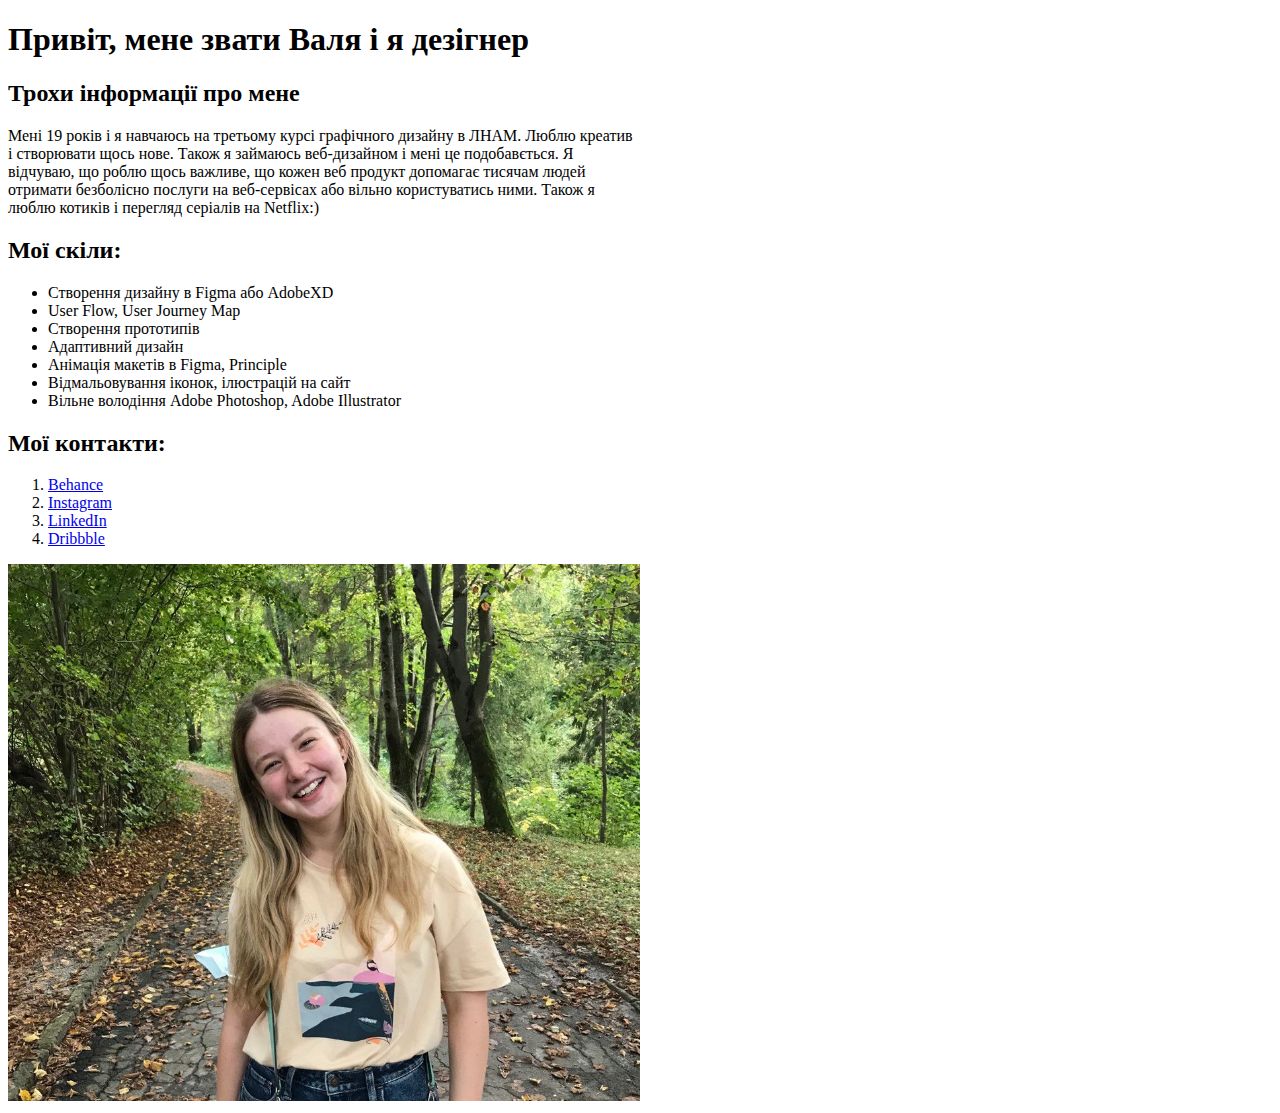
==== index.html @ ffa9f470 "First version of the page" ====
<!DOCTYPE html>
<html lang="uk">
<head>
    <meta charset="UTF-8">
    <meta http-equiv="X-UA-Compatible" content="IE=edge">
    <meta name="viewport" content="width=device-width, initial-scale=1.0">
    <title>Homework</title>
</head>
<body>

     <h1>Привіт, мене звати Валя і я дезігнер</h1> 
     <h2>Трохи інформації про мене</h2> 
     
     <p style="width: 50%;">
        Мені 19 років і я навчаюсь на третьому курсі графічного дизайну в ЛНАМ. Люблю креатив 
        і створювати щось нове. Також я займаюсь веб-дизайном і мені це подобавється. Я відчуваю, що роблю щось важливе, що кожен веб продукт допомагає тисячам людей отримати безболісно послуги на веб-сервісах або вільно користуватись ними. Також я люблю котиків і перегляд серіалів на Netflix:)
     </p>

     <h2>Мої скіли:</h2>
     <ul>
         <li>Створення дизайну в Figma або AdobeXD</li>
         <li>User Flow, User Journey Map</li>
         <li>Створення прототипів</li>
         <li>Адаптивний дизайн</li>
         <li>Анімація макетів в Figma, Principle</li>
         <li>Відмальовування іконок, ілюстрацій на сайт</li>
         <li>Вільне володіння Adobe Photoshop, Adobe Illustrator</li>
     </ul>

     <h2>Мої контакти:</h2>
     <ol>
         <li><a href="https://www.behance.net/valya_belinskaya" target="_blank"> Behance</a></li>
         <li><a href="https://www.instagram.com/v.design.ui/" target="_blank"> Instagram</a></li>
         <li><a href="https://www.linkedin.com/in/valya-belinskaya-262708202/" target="_blank"> LinkedIn</a></li>
         <li><a href="https://dribbble.com/Belinskayaa" target="_blank"> Dribbble</a></li>
     </ol>

    
     <img src="mi_photo.jpg" width="50%">


    
</body>
</html>
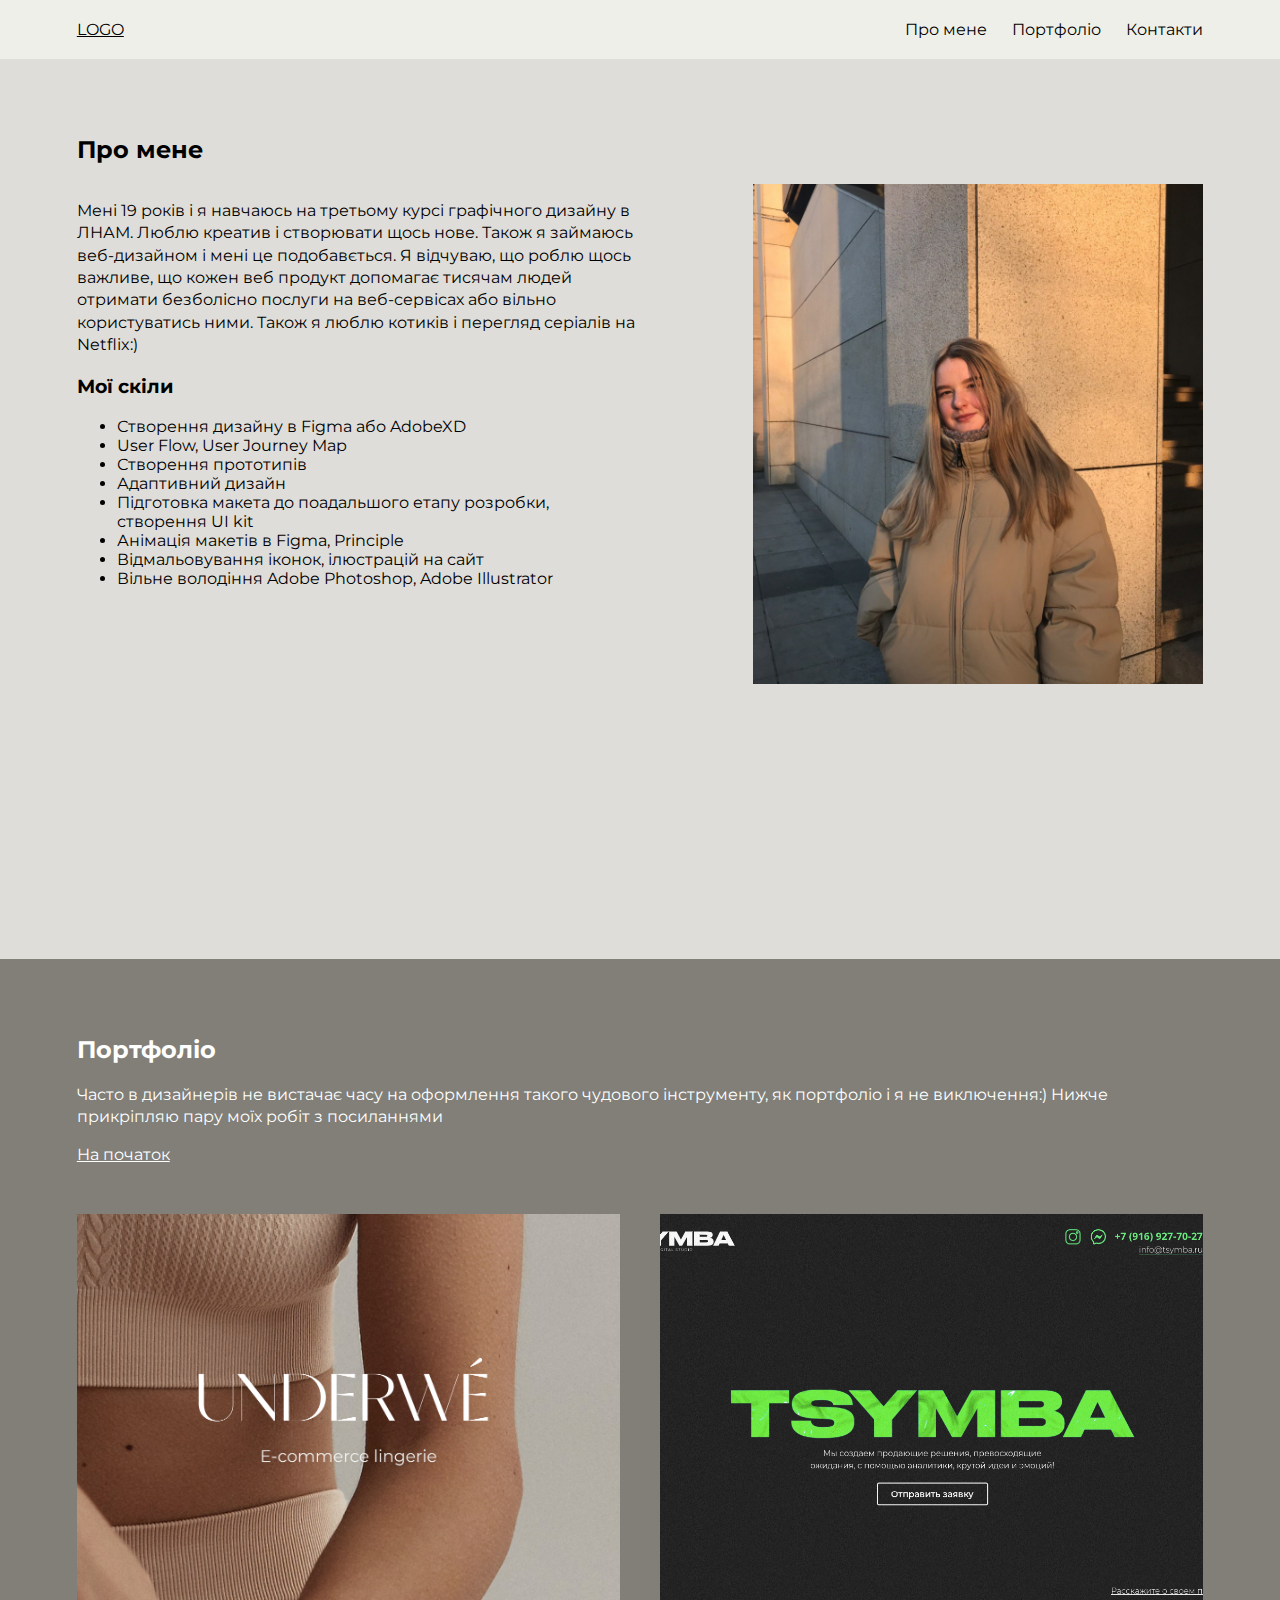
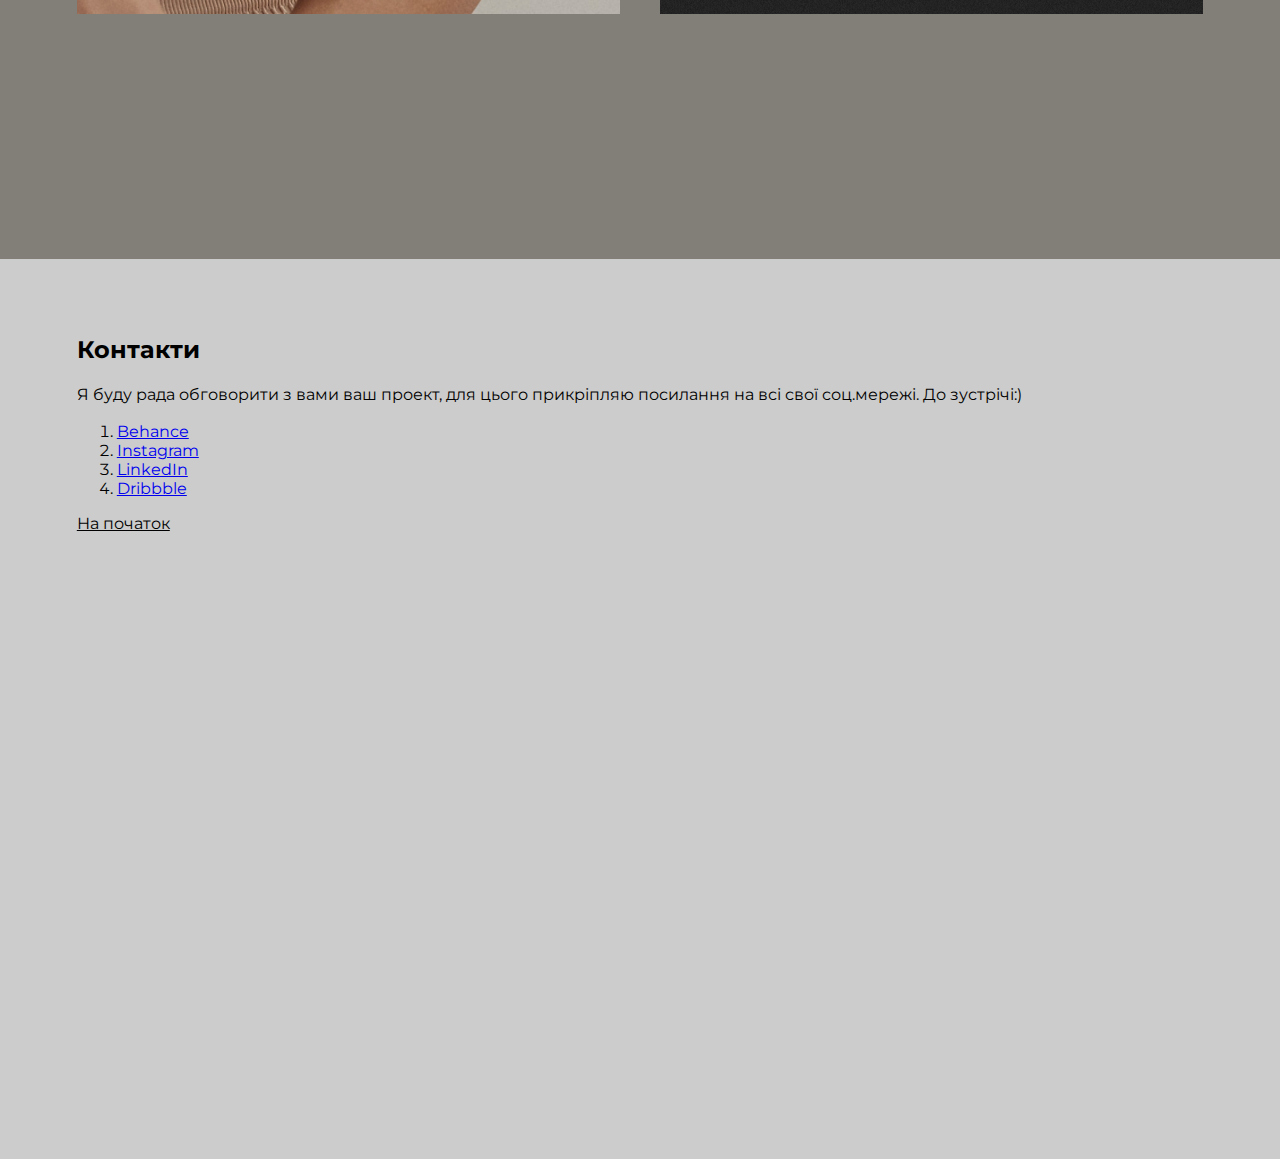
==== commit 56d1936d: "third edit" ====
--- a/index.html
+++ b/index.html
@@ -1,44 +1,126 @@
 <!DOCTYPE html>
-<html lang="uk">
-<head>
-    <meta charset="UTF-8">
-    <meta http-equiv="X-UA-Compatible" content="IE=edge">
-    <meta name="viewport" content="width=device-width, initial-scale=1.0">
-    <title>Homework</title>
-</head>
-<body>
+<html lang="en">
+  <head>
+    <meta charset="UTF-8" />
+    <meta http-equiv="X-UA-Compatible" content="IE=edge" />
+    <meta name="viewport" content="width=device-width, initial-scale=1.0" />
+    <title>Document</title>
+    <link rel="preconnect" href="https://fonts.googleapis.com" />
+    <link rel="preconnect" href="https://fonts.gstatic.com" crossorigin />
+    <link
+      href="https://fonts.googleapis.com/css2?family=Montserrat:wght@400;700&display=swap"
+      rel="stylesheet"
+    />
+    <link rel="stylesheet" href="./style.css" />
+  </head>
+  <body>
+    <header class="header">
+      <div class="wrapper">
+        <a href="#" class="logo">LOGO</a>
+        <ul class="navigation">
+          <li><a href="#about" class="navigation__link">Про мене</a></li>
+          <li><a href="#portfolio" class="navigation__link">Портфоліо</a></li>
+          <li><a href="#contacts" class="navigation__link">Контакти</a></li>
+        </ul>
+      </div>
+    </header>
 
-     <h1>Привіт, мене звати Валя і я дезігнер</h1> 
-     <h2>Трохи інформації про мене</h2> 
-     
-     <p style="width: 50%;">
-        Мені 19 років і я навчаюсь на третьому курсі графічного дизайну в ЛНАМ. Люблю креатив 
-        і створювати щось нове. Також я займаюсь веб-дизайном і мені це подобавється. Я відчуваю, що роблю щось важливе, що кожен веб продукт допомагає тисячам людей отримати безболісно послуги на веб-сервісах або вільно користуватись ними. Також я люблю котиків і перегляд серіалів на Netflix:)
-     </p>
+    <section id="about" class="section">
+      <div class="wrapper">
+        <h2 class="section__title">Про мене</h2>
+        <div class="section-content">
+          <div class="section-content__wrapper">
+            <p>
+              Мені 19 років і я навчаюсь на третьому курсі графічного дизайну в
+              ЛНАМ. Люблю креатив і створювати щось нове. Також я займаюсь
+              веб-дизайном і мені це подобавється. Я відчуваю, що роблю щось
+              важливе, що кожен веб продукт допомагає тисячам людей отримати
+              безболісно послуги на веб-сервісах або вільно користуватись ними.
+              Також я люблю котиків і перегляд серіалів на Netflix:)
+            </p>
+            <h3 class="section__subtitle">Мої скіли</h3>
+            <ul>
+              <li>Створення дизайну в Figma або AdobeXD</li>
+              <li>User Flow, User Journey Map</li>
+              <li>Створення прототипів</li>
+              <li>Адаптивний дизайн</li>
+              <li>
+                Підготовка макета до поадальшого етапу розробки, створення UI
+                kit
+              </li>
+              <li>Анімація макетів в Figma, Principle</li>
+              <li>Відмальовування іконок, ілюстрацій на сайт</li>
+              <li>Вільне володіння Adobe Photoshop, Adobe Illustrator</li>
+            </ul>
+          </div>
 
-     <h2>Мої скіли:</h2>
-     <ul>
-         <li>Створення дизайну в Figma або AdobeXD</li>
-         <li>User Flow, User Journey Map</li>
-         <li>Створення прототипів</li>
-         <li>Адаптивний дизайн</li>
-         <li>Анімація макетів в Figma, Principle</li>
-         <li>Відмальовування іконок, ілюстрацій на сайт</li>
-         <li>Вільне володіння Adobe Photoshop, Adobe Illustrator</li>
-     </ul>
+          <div class="img-wrapper">
+            <img src="2020-03-24 16.40.57.jpg" alt="" />
+          </div>
+        </div>
+      </div>
+    </section>
 
-     <h2>Мої контакти:</h2>
-     <ol>
-         <li><a href="https://www.behance.net/valya_belinskaya" target="_blank"> Behance</a></li>
-         <li><a href="https://www.instagram.com/v.design.ui/" target="_blank"> Instagram</a></li>
-         <li><a href="https://www.linkedin.com/in/valya-belinskaya-262708202/" target="_blank"> LinkedIn</a></li>
-         <li><a href="https://dribbble.com/Belinskayaa" target="_blank"> Dribbble</a></li>
-     </ol>
+    <section id="portfolio" class="section">
+      <div class="wrapper">
+        <h2 class="section__title">Портфоліо</h2>
+        <p>
+          Часто в дизайнерів не вистачає часу на оформлення такого чудового
+          інструменту, як портфоліо і я не виключення:) Нижче прикріпляю пару
+          моїх робіт з посиланнями
+        </p>
+        <a href="#top" class="section__link">На початок</a>
 
-    
-     <img src="mi_photo.jpg" width="50%">
+        <ul class="portfolio-list">
+          <li>
+            <a
+              href="https://www.behance.net/gallery/114930099/E-commerce-women-lingerie"
+              target="_blank"
+              ><img src="Обложка_11.jpg" alt=""
+            /></a>
+          </li>
+          <li>
+            <a href="https://tsymba.ru" target="_blank"
+              ><img src="oblozhka_.jpg" alt=""
+            /></a>
+          </li>
+        </ul>
+      </div>
+    </section>
 
-
-    
-</body>
-</html>+    <section id="contacts" class="section">
+      <div class="wrapper">
+        <h2 class="section__title">Контакти</h2>
+        <p>
+          Я буду рада обговорити з вами ваш проект, для цього прикріпляю
+          посилання на всі свої соц.мережі. До зустрічі:)
+        </p>
+        <ol>
+          <li>
+            <a href="https://www.behance.net/valya_belinskaya" target="_blank"
+              >Behance</a
+            >
+          </li>
+          <li>
+            <a href="https://www.instagram.com/v.design.ui/" target="_blank"
+              >Instagram</a
+            >
+          </li>
+          <li>
+            <a
+              href="https://www.linkedin.com/in/valya-belinskaya-262708202/"
+              target="_blank"
+              >LinkedIn</a
+            >
+          </li>
+          <li>
+            <a href="https://dribbble.com/Belinskayaa" target="_blank"
+              >Dribbble</a
+            >
+          </li>
+        </ol>
+        <a href="#top" class="section__link">На початок</a>
+      </div>
+    </section>
+  </body>
+</html>
--- a/style.css
+++ b/style.css
@@ -0,0 +1,152 @@
+* {
+  box-sizing: border-box;
+}
+
+html {
+  scroll-behavior: smooth;
+}
+
+html,
+body {
+  padding: 0;
+  margin: 0;
+  font-family: "Montserrat", sans-serif;
+  font-weight: 400;
+}
+
+.header {
+  padding: 20px 0;
+  background-color: rgb(239 239 234);
+  position: sticky;
+  top: 0;
+}
+
+.wrapper {
+  width: 88%;
+  margin: 0 auto;
+}
+
+.header .wrapper {
+  display: flex;
+  align-items: center;
+  justify-content: space-between;
+}
+
+.logo {
+  color: #000;
+}
+
+.navigation {
+  display: flex;
+  align-items: center;
+  padding: 0;
+  margin: 0;
+  list-style: none;
+}
+
+.navigation li {
+  margin-left: 25px;
+}
+
+.navigation__link {
+  text-decoration: none;
+  color: #000;
+  transition: color 0.3s ease;
+  position: relative;
+}
+
+.navigation__link:after {
+  content: "";
+  width: 0;
+  height: 1px;
+  background-color: #000;
+  position: absolute;
+  bottom: -1px;
+  left: 0;
+  transition: width 0.3s ease;
+}
+
+.navigation__link:hover {
+  color: gray;
+}
+
+.navigation__link:hover::after {
+  width: 100%;
+}
+
+.section {
+  min-height: 100vh;
+  padding: 56px 0 16px;
+}
+
+.img-wrapper {
+  width: 40%;
+  max-height: 500px;
+}
+
+.img-wrapper img {
+  width: 100%;
+  height: 100%;
+  object-fit: cover;
+  object-position: center;
+}
+
+p {
+  line-height: 1.4;
+}
+
+.section__title {
+  font-weight: 700;
+}
+
+#about {
+  background-color: #dfddd9;
+}
+
+.section-content {
+  display: flex;
+  justify-content: space-between;
+}
+
+.section-content__wrapper {
+  width: 50%;
+}
+
+#portfolio {
+  color: #fff;
+  background-color: #817f78;
+}
+
+#portfolio .section__link {
+  margin-bottom: 50px;
+  display: inline-block;
+  color: #fff;
+}
+
+.portfolio-list {
+  display: flex;
+  list-style: none;
+  margin: 0 -20px;
+  padding: 0;
+}
+
+.portfolio-list li {
+  width: 50%;
+  height: 400px;
+  margin: 0 20px;
+}
+
+.portfolio-list li img {
+  width: 100%;
+  height: 100%;
+  object-fit: cover;
+  object-position: center;
+}
+
+#contacts {
+  background-color: #ccc;
+}
+
+#contacts .section__link {
+  color: #000;
+}
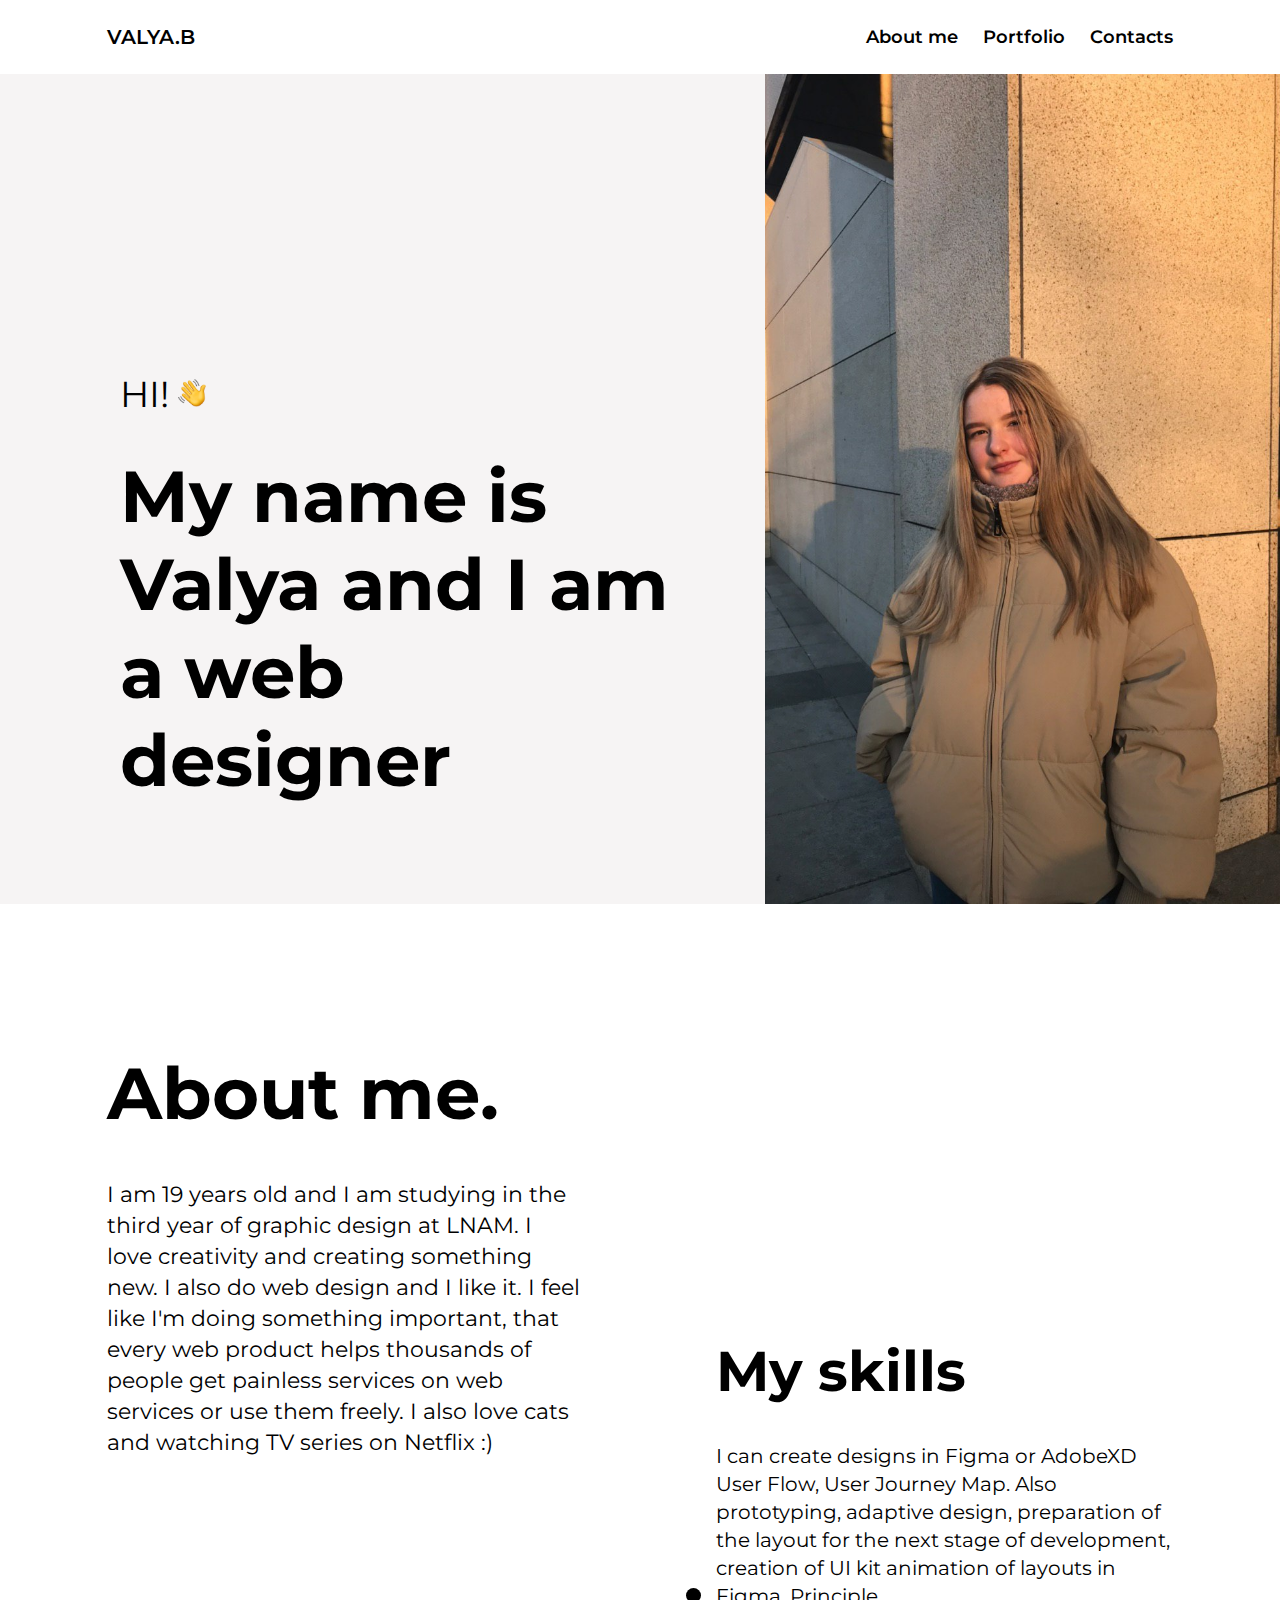
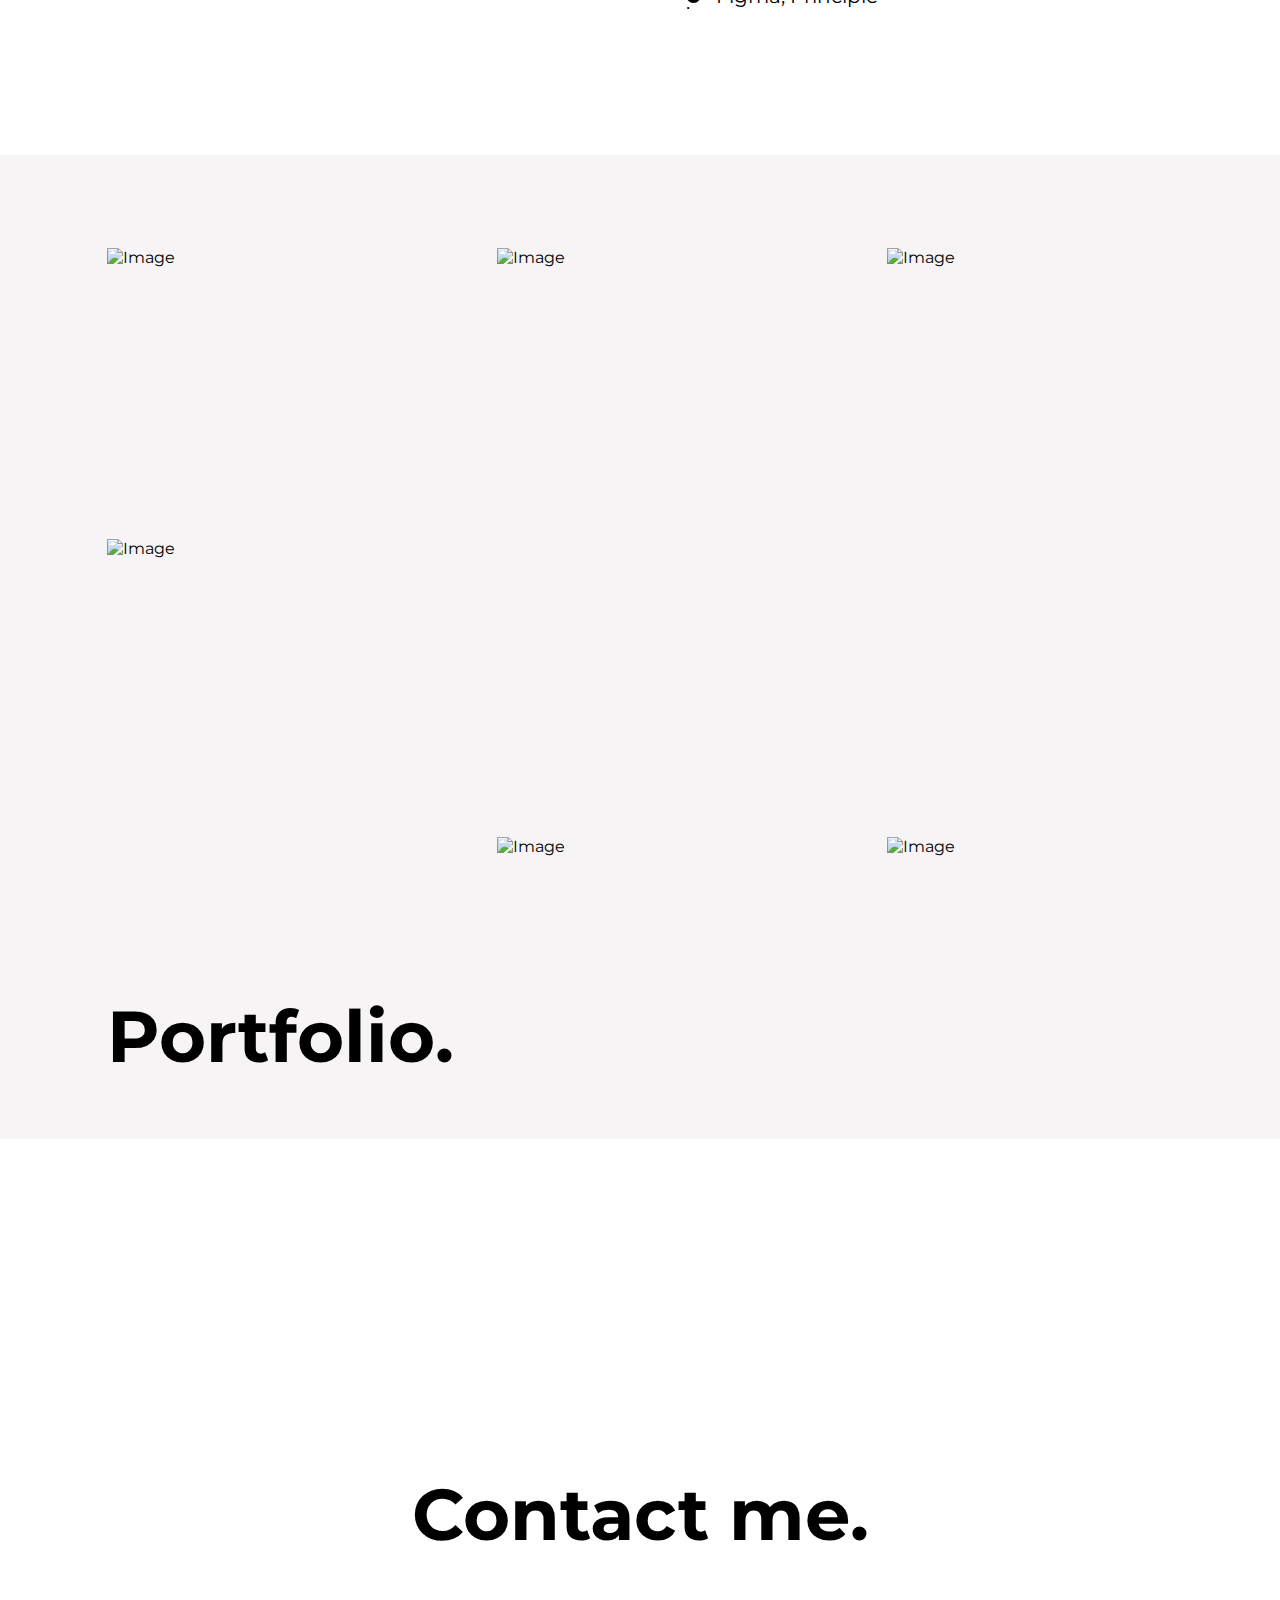
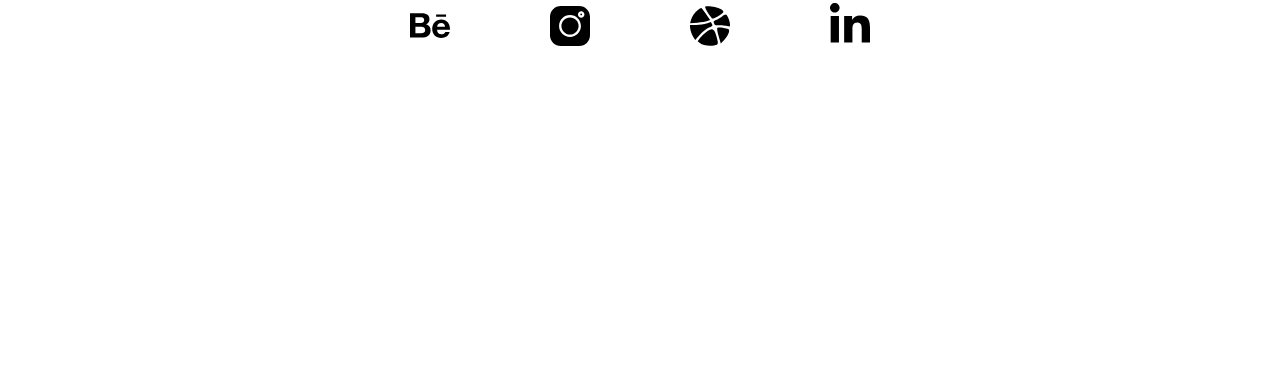
==== commit 0c12d421: "New version" ====
--- a/index.html
+++ b/index.html
@@ -4,123 +4,275 @@
     <meta charset="UTF-8" />
     <meta http-equiv="X-UA-Compatible" content="IE=edge" />
     <meta name="viewport" content="width=device-width, initial-scale=1.0" />
-    <title>Document</title>
+    <title>VALYA.B - Portfolio</title>
     <link rel="preconnect" href="https://fonts.googleapis.com" />
     <link rel="preconnect" href="https://fonts.gstatic.com" crossorigin />
     <link
-      href="https://fonts.googleapis.com/css2?family=Montserrat:wght@400;700&display=swap"
+      href="https://fonts.googleapis.com/css2?family=Montserrat:wght@400;600;700&display=swap"
       rel="stylesheet"
+    />
+    <link
+      rel="stylesheet"
+      href="https://cdnjs.cloudflare.com/ajax/libs/lightgallery/2.3.0/css/lightgallery.min.css"
+      integrity="sha512-e/7+n/bcByOQg6+rGt7Bx12Si0rpj4Xfe3EeS3W2RDSGGG/qT9rC7ZQCVAgaVAmZKZisvZ1DqaMd66TzfVO/Sw=="
+      crossorigin="anonymous"
+      referrerpolicy="no-referrer"
     />
     <link rel="stylesheet" href="./style.css" />
   </head>
   <body>
     <header class="header">
       <div class="wrapper">
-        <a href="#" class="logo">LOGO</a>
+        <a href="#" class="logo">VALYA.B</a>
         <ul class="navigation">
-          <li><a href="#about" class="navigation__link">Про мене</a></li>
-          <li><a href="#portfolio" class="navigation__link">Портфоліо</a></li>
-          <li><a href="#contacts" class="navigation__link">Контакти</a></li>
+          <li><a href="#about" class="navigation__link">About me</a></li>
+          <li><a href="#portfolio" class="navigation__link">Portfolio</a></li>
+          <li><a href="#contacts" class="navigation__link">Contacts</a></li>
         </ul>
       </div>
     </header>
 
-    <section id="about" class="section">
-      <div class="wrapper">
-        <h2 class="section__title">Про мене</h2>
-        <div class="section-content">
-          <div class="section-content__wrapper">
+    <section id="hero" class="section">
+      <div class="about-content">
+        <div class="about-offer">
+          <h6 class="about-offer__subtitle">
+            HI!
+            <img src="./hand.svg" alt="Hand" />
+          </h6>
+          <h1 class="about-offer__title">
+            My name is Valya and I am a web designer
+          </h1>
+        </div>
+      </div>
+      <div class="about-media">
+        <img src="./2020-03-24 16.40.57.jpg" alt="Valya" />
+      </div>
+    </section>
+
+    <section id="about">
+      <div class="wrapper">
+        <div class="about-grid">
+          <div class="about-grid__cell">
+            <h2 class="about__title">About me.</h2>
             <p>
-              Мені 19 років і я навчаюсь на третьому курсі графічного дизайну в
-              ЛНАМ. Люблю креатив і створювати щось нове. Також я займаюсь
-              веб-дизайном і мені це подобавється. Я відчуваю, що роблю щось
-              важливе, що кожен веб продукт допомагає тисячам людей отримати
-              безболісно послуги на веб-сервісах або вільно користуватись ними.
-              Також я люблю котиків і перегляд серіалів на Netflix:)
+              I am 19 years old and I am studying in the third year of graphic
+              design at LNAM. I love creativity and creating something new. I
+              also do web design and I like it. I feel like I'm doing something
+              important, that every web product helps thousands of people get
+              painless services on web services or use them freely. I also love
+              cats and watching TV series on Netflix :)
             </p>
-            <h3 class="section__subtitle">Мої скіли</h3>
-            <ul>
-              <li>Створення дизайну в Figma або AdobeXD</li>
-              <li>User Flow, User Journey Map</li>
-              <li>Створення прототипів</li>
-              <li>Адаптивний дизайн</li>
-              <li>
-                Підготовка макета до поадальшого етапу розробки, створення UI
-                kit
-              </li>
-              <li>Анімація макетів в Figma, Principle</li>
-              <li>Відмальовування іконок, ілюстрацій на сайт</li>
-              <li>Вільне володіння Adobe Photoshop, Adobe Illustrator</li>
-            </ul>
           </div>
-
-          <div class="img-wrapper">
-            <img src="2020-03-24 16.40.57.jpg" alt="" />
+          <div class="about-grid__cell">
+            <h3 class="about__title-second">My skills</h3>
+            <p class="dot">
+              I can create designs in Figma or AdobeXD User Flow, User Journey
+              Map. Also prototyping, adaptive design, preparation of the layout
+              for the next stage of development, creation of UI kit animation of
+              layouts in Figma, Principle
+            </p>
           </div>
         </div>
       </div>
     </section>
 
-    <section id="portfolio" class="section">
-      <div class="wrapper">
-        <h2 class="section__title">Портфоліо</h2>
-        <p>
-          Часто в дизайнерів не вистачає часу на оформлення такого чудового
-          інструменту, як портфоліо і я не виключення:) Нижче прикріпляю пару
-          моїх робіт з посиланнями
-        </p>
-        <a href="#top" class="section__link">На початок</a>
-
-        <ul class="portfolio-list">
-          <li>
-            <a
-              href="https://www.behance.net/gallery/114930099/E-commerce-women-lingerie"
-              target="_blank"
-              ><img src="Обложка_11.jpg" alt=""
-            /></a>
-          </li>
-          <li>
-            <a href="https://tsymba.ru" target="_blank"
-              ><img src="oblozhka_.jpg" alt=""
-            /></a>
+    <section id="portfolio">
+      <div class="wrapper">
+        <div class="portfolio-grid" id="lightgallery">
+          <a
+            href="https://images.unsplash.com/photo-1631700999566-768cbbcf4671?ixlib=rb-1.2.1&ixid=MnwxMjA3fDB8MHxwaG90by1wYWdlfHx8fGVufDB8fHx8&auto=format&fit=crop&w=880&q=80"
+            class="portfolio-grid__item"
+            data-sub-html="<h4>Fading Light</h4><p>Classic view from Rigwood Jetty on Coniston Water an old archive shot similar to an old post but a little later on.</p>"
+          >
+            <img
+              src="https://images.unsplash.com/photo-1631700999566-768cbbcf4671?ixlib=rb-1.2.1&ixid=MnwxMjA3fDB8MHxwaG90by1wYWdlfHx8fGVufDB8fHx8&auto=format&fit=crop&w=880&q=80"
+              alt="Image"
+            />
+          </a>
+          <a
+            href="https://images.unsplash.com/photo-1633980004717-3475100314bf?ixid=MnwxMjA3fDB8MHxwaG90by1wYWdlfHx8fGVufDB8fHx8&ixlib=rb-1.2.1&auto=format&fit=crop&w=1332&q=80"
+            class="portfolio-grid__item"
+            data-sub-html="<h4>Fading Light</h4><p>Classic view from Rigwood Jetty on Coniston Water an old archive shot similar to an old post but a little later on.</p>"
+          >
+            <img
+              src="https://images.unsplash.com/photo-1633980004717-3475100314bf?ixlib=rb-1.2.1&ixid=MnwxMjA3fDB8MHxwaG90by1wYWdlfHx8fGVufDB8fHx8&auto=format&fit=crop&w=1032&q=80"
+              alt="Image"
+            />
+          </a>
+          <a
+            href="https://images.unsplash.com/photo-1634461658840-50f599f76e6a?ixid=MnwxMjA3fDB8MHxwaG90by1wYWdlfHx8fGVufDB8fHx8&ixlib=rb-1.2.1&auto=format&fit=crop&w=687&q=80"
+            class="portfolio-grid__item"
+            data-sub-html="<h4>Fading Light</h4><p>Classic view from Rigwood Jetty on Coniston Water an old archive shot similar to an old post but a little later on.</p>"
+          >
+            <img
+              src="https://images.unsplash.com/photo-1634461658840-50f599f76e6a?ixid=MnwxMjA3fDB8MHxwaG90by1wYWdlfHx8fGVufDB8fHx8&ixlib=rb-1.2.1&auto=format&fit=crop&w=687&q=80"
+              alt="Image"
+            />
+          </a>
+          <a
+            href="https://images.unsplash.com/photo-1637073503743-1712ea10d797?ixlib=rb-1.2.1&ixid=MnwxMjA3fDB8MHxwaG90by1wYWdlfHx8fGVufDB8fHx8&auto=format&fit=crop&w=387&q=80"
+            class="portfolio-grid__item"
+            data-sub-html="<h4>Fading Light</h4><p>Classic view from Rigwood Jetty on Coniston Water an old archive shot similar to an old post but a little later on.</p>"
+          >
+            <img
+              src="https://images.unsplash.com/photo-1637018445500-38596a0e6473?ixlib=rb-1.2.1&ixid=MnwxMjA3fDB8MHxwaG90by1wYWdlfHx8fGVufDB8fHx8&auto=format&fit=crop&w=1333&q=80"
+              alt="Image"
+            />
+          </a>
+          <div class="portfolio-grid__item">
+            <h3 class="portfolio__title">Portfolio.</h3>
+          </div>
+          <a
+            href="https://images.unsplash.com/photo-1635369943106-b4c27ec7004c?ixid=MnwxMjA3fDB8MHxwaG90by1wYWdlfHx8fGVufDB8fHx8&ixlib=rb-1.2.1&auto=format&fit=crop&w=689&q=80"
+            class="portfolio-grid__item"
+            data-sub-html="<h4>Fading Light</h4><p>Classic view from Rigwood Jetty on Coniston Water an old archive shot similar to an old post but a little later on.</p>"
+          >
+            <img
+              src="https://images.unsplash.com/photo-1635369943106-b4c27ec7004c?ixid=MnwxMjA3fDB8MHxwaG90by1wYWdlfHx8fGVufDB8fHx8&ixlib=rb-1.2.1&auto=format&fit=crop&w=689&q=80"
+              alt="Image"
+            />
+          </a>
+          <a
+            href="https://images.unsplash.com/photo-1635706751517-3858bc90bddf?ixlib=rb-1.2.1&ixid=MnwxMjA3fDB8MHxwaG90by1wYWdlfHx8fGVufDB8fHx8&auto=format&fit=crop&w=687&q=80"
+            class="portfolio-grid__item"
+            data-sub-html="<h4>Fading Light</h4><p>Classic view from Rigwood Jetty on Coniston Water an old archive shot similar to an old post but a little later on.</p>"
+          >
+            <img
+              src="https://images.unsplash.com/photo-1635706751517-3858bc90bddf?ixlib=rb-1.2.1&ixid=MnwxMjA3fDB8MHxwaG90by1wYWdlfHx8fGVufDB8fHx8&auto=format&fit=crop&w=687&q=80"
+              alt="Image"
+            />
+          </a>
+        </div>
+      </div>
+    </section>
+
+    <section id="contacts">
+      <div class="wrapper">
+        <h3 class="contacts__title">Contact me.</h3>
+        <ul class="contacts-list">
+          <li class="contacts-item">
+            <a
+              href="https://www.behance.net/valya_belinskaya"
+              target="_blank"
+              class="contacts-link"
+            >
+              <svg
+                width="41"
+                height="36"
+                viewBox="0 0 41 36"
+                fill="none"
+                xmlns="http://www.w3.org/2000/svg"
+              >
+                <path
+                  d="M16.5139 16.6783C18.7774 15.6096 19.959 13.9924 19.959 11.4752C19.959 6.51113 16.2149 5.30176 11.8943 5.30176H0V30.2205H12.2288C16.8128 30.2205 21.1193 28.0479 21.1193 22.9854C21.1193 19.8564 19.6174 17.5432 16.5139 16.6783ZM5.54497 9.55566H10.7483C12.7484 9.55566 14.5493 10.1111 14.5493 12.4033C14.5493 14.5197 13.147 15.3705 11.1682 15.3705H5.54497V9.55566ZM11.4743 25.9877H5.54497V19.1252H11.5882C14.0297 19.1252 15.5743 20.1307 15.5743 22.683C15.5743 25.2002 13.7307 25.9877 11.4743 25.9877ZM36.9925 9.06348H26.7639V6.60957H36.9925V9.06348ZM41 21.4596C41 16.1229 37.8396 11.6721 32.1095 11.6721C26.5432 11.6721 22.7635 15.8064 22.7635 21.2205C22.7635 26.8385 26.3439 30.6916 32.1095 30.6916C36.4729 30.6916 39.2988 28.751 40.6583 24.6236H36.2309C35.754 26.1635 33.7894 26.9791 32.2661 26.9791C29.3264 26.9791 27.7818 25.2775 27.7818 22.3877H40.9573C40.9786 22.0924 41 21.776 41 21.4596ZM27.7889 19.2658C27.9526 16.8963 29.547 15.4127 31.9529 15.4127C34.4727 15.4127 35.7398 16.8752 35.9533 19.2658H27.7889Z"
+                  fill="black"
+                />
+              </svg>
+            </a>
+          </li>
+          <li class="contacts-item">
+            <a
+              href="https://www.instagram.com/v.design.ui/"
+              target="_blank"
+              class="contacts-link"
+            >
+              <svg
+                width="40"
+                height="40"
+                viewBox="0 0 40 40"
+                fill="none"
+                xmlns="http://www.w3.org/2000/svg"
+              >
+                <path
+                  d="M29.1723 0H10.8276C4.85717 0 0 4.85717 0 10.8276V29.1726C0 35.1428 4.85717 39.9999 10.8276 39.9999H29.1726C35.1428 39.9999 39.9999 35.1428 39.9999 29.1726V10.8276C39.9999 4.85717 35.1428 0 29.1723 0V0ZM20 30.9371C13.9691 30.9371 9.06279 26.0308 9.06279 20C9.06279 13.9691 13.9691 9.06279 20 9.06279C26.0308 9.06279 30.9371 13.9691 30.9371 20C30.9371 26.0308 26.0308 30.9371 20 30.9371ZM31.1987 11.6421C29.4165 11.6421 27.9669 10.1925 27.9669 8.41032C27.9669 6.6281 29.4165 5.17821 31.1987 5.17821C32.9809 5.17821 34.4308 6.6281 34.4308 8.41032C34.4308 10.1925 32.9809 11.6421 31.1987 11.6421Z"
+                  fill="black"
+                />
+                <path
+                  d="M20 11.4077C15.2624 11.4077 11.4078 15.2621 11.4078 19.9999C11.4078 24.7375 15.2624 28.5921 20 28.5921C24.7378 28.5921 28.5922 24.7375 28.5922 19.9999C28.5922 15.2621 24.7378 11.4077 20 11.4077Z"
+                  fill="black"
+                />
+                <path
+                  d="M31.1987 7.52344C30.7098 7.52344 30.3118 7.92139 30.3118 8.41028C30.3118 8.89917 30.7098 9.29712 31.1987 9.29712C31.6879 9.29712 32.0858 8.89947 32.0858 8.41028C32.0858 7.92108 31.6879 7.52344 31.1987 7.52344Z"
+                  fill="black"
+                />
+              </svg>
+            </a>
+          </li>
+          <li class="contacts-item">
+            <a
+              href="https://dribbble.com/Belinskayaa"
+              target="_blank"
+              class="contacts-link"
+            >
+              <svg
+                xmlns="http://www.w3.org/2000/svg"
+                version="1.0"
+                width="40.000000pt"
+                height="40.000000pt"
+                viewBox="0 0 40.000000 40.000000"
+                preserveAspectRatio="xMidYMid meet"
+              >
+                <g
+                  transform="translate(0.000000,40.000000) scale(0.100000,-0.100000)"
+                  fill="#000000"
+                  stroke="none"
+                >
+                  <path
+                    d="M153 394 c-10 -5 28 -72 68 -118 8 -9 87 33 108 57 10 12 5 19 -23 37 -35 21 -128 36 -153 24z"
+                  />
+                  <path
+                    d="M79 360 c-32 -24 -58 -62 -70 -103 l-8 -30 72 6 c40 3 85 10 100 16 l28 11 -41 60 c-22 33 -44 60 -48 60 -4 0 -19 -9 -33 -20z"
+                  />
+                  <path
+                    d="M321 296 c-18 -13 -45 -29 -61 -36 -25 -10 -27 -15 -19 -34 8 -18 17 -21 48 -18 21 2 54 -1 74 -6 35 -10 37 -9 37 14 0 28 -23 89 -37 97 -6 4 -24 -4 -42 -17z"
+                  />
+                  <path
+                    d="M165 225 c-22 -8 -69 -14 -104 -14 l-64 -1 6 -40 c3 -22 15 -55 27 -75 l22 -35 49 54 c27 30 67 61 89 70 36 14 39 18 30 36 -6 11 -12 20 -13 19 -1 -1 -20 -7 -42 -14z"
+                  />
+                  <path
+                    d="M275 183 c-7 -5 -3 -33 11 -83 l22 -75 36 38 c43 45 61 99 37 108 -30 12 -96 19 -106 12z"
+                  />
+                  <path
+                    d="M163 141 c-22 -16 -51 -44 -63 -62 l-23 -32 21 -18 c28 -22 90 -33 142 -24 46 8 47 11 22 100 -21 73 -39 79 -99 36z"
+                  />
+                </g>
+              </svg>
+            </a>
+          </li>
+          <li class="contacts-item">
+            <a
+              href="https://www.linkedin.com/in/valya-belinskaya-262708202/"
+              target="_blank"
+              class="contacts-link"
+            >
+              <svg
+                width="40"
+                height="45"
+                viewBox="0 0 40 45"
+                fill="none"
+                xmlns="http://www.w3.org/2000/svg"
+              >
+                <path
+                  d="M8.95357 39.3761H0.660714V13.088H8.95357V39.3761ZM4.80268 9.50205C2.15089 9.50205 0 7.33994 0 4.72959C1.89803e-08 3.47574 0.505995 2.27325 1.40667 1.38665C2.30735 0.500042 3.52893 0.00195312 4.80268 0.00195312C6.07643 0.00195312 7.29801 0.500042 8.19868 1.38665C9.09936 2.27325 9.60536 3.47574 9.60536 4.72959C9.60536 7.33994 7.45357 9.50205 4.80268 9.50205ZM39.9911 39.3761H31.7161V26.5792C31.7161 23.5294 31.6536 19.6183 27.4045 19.6183C23.0929 19.6183 22.4321 22.9317 22.4321 26.3595V39.3761H14.1482V13.088H22.1018V16.6739H22.2179C23.325 14.6085 26.0295 12.4288 30.0643 12.4288C38.4571 12.4288 40 17.8692 40 24.9356V39.3761H39.9911Z"
+                  fill="black"
+                />
+              </svg>
+            </a>
           </li>
         </ul>
       </div>
     </section>
 
-    <section id="contacts" class="section">
-      <div class="wrapper">
-        <h2 class="section__title">Контакти</h2>
-        <p>
-          Я буду рада обговорити з вами ваш проект, для цього прикріпляю
-          посилання на всі свої соц.мережі. До зустрічі:)
-        </p>
-        <ol>
-          <li>
-            <a href="https://www.behance.net/valya_belinskaya" target="_blank"
-              >Behance</a
-            >
-          </li>
-          <li>
-            <a href="https://www.instagram.com/v.design.ui/" target="_blank"
-              >Instagram</a
-            >
-          </li>
-          <li>
-            <a
-              href="https://www.linkedin.com/in/valya-belinskaya-262708202/"
-              target="_blank"
-              >LinkedIn</a
-            >
-          </li>
-          <li>
-            <a href="https://dribbble.com/Belinskayaa" target="_blank"
-              >Dribbble</a
-            >
-          </li>
-        </ol>
-        <a href="#top" class="section__link">На початок</a>
-      </div>
-    </section>
+    <script
+      src="https://cdnjs.cloudflare.com/ajax/libs/lightgallery/2.3.0/lightgallery.min.js"
+      integrity="sha512-+1CyleTPoFvPO15/CfBZ5h6k/mu/qCQe9uxq1tEfO7SRJ52MnCAQ561bAYkvrsGtnG7AkcvKtVwdeoZc8ps7bQ=="
+      crossorigin="anonymous"
+      referrerpolicy="no-referrer"
+    ></script>
+    <script type="text/javascript">
+      lightGallery(document.getElementById("lightgallery"), {
+        selector: "a.portfolio-grid__item",
+      });
+    </script>
   </body>
 </html>
--- a/style.css
+++ b/style.css
@@ -12,17 +12,24 @@
   margin: 0;
   font-family: "Montserrat", sans-serif;
   font-weight: 400;
+  color: #000;
+}
+
+a {
+  color: #000;
+  text-decoration: none;
 }
 
 .header {
-  padding: 20px 0;
-  background-color: rgb(239 239 234);
+  padding: 25px 0;
+  background-color: #fff;
   position: sticky;
   top: 0;
+  z-index: 99;
 }
 
 .wrapper {
-  width: 88%;
+  width: 83.3333%;
   margin: 0 auto;
 }
 
@@ -33,7 +40,9 @@
 }
 
 .logo {
-  color: #000;
+  font-size: 20px;
+  line-height: 1.2em;
+  font-weight: 600;
 }
 
 .navigation {
@@ -49,10 +58,11 @@
 }
 
 .navigation__link {
-  text-decoration: none;
-  color: #000;
   transition: color 0.3s ease;
   position: relative;
+  font-size: 18px;
+  line-height: 1.222em;
+  font-weight: 600;
 }
 
 .navigation__link:after {
@@ -91,62 +101,204 @@
   object-position: center;
 }
 
-p {
-  line-height: 1.4;
-}
-
-.section__title {
+.about-offer__subtitle {
+  font-size: 36px;
+  line-height: 1.222em;
+  margin-bottom: 36px;
+  display: block;
+  font-weight: 400;
+}
+
+.about-offer__title,
+.about__title,
+.portfolio__title,
+.contacts__title {
+  font-size: 72px;
+  line-height: 1.222em;
   font-weight: 700;
-}
-
-#about {
-  background-color: #dfddd9;
-}
-
-.section-content {
-  display: flex;
-  justify-content: space-between;
-}
-
-.section-content__wrapper {
-  width: 50%;
-}
-
-#portfolio {
-  color: #fff;
-  background-color: #817f78;
-}
-
-#portfolio .section__link {
-  margin-bottom: 50px;
-  display: inline-block;
-  color: #fff;
-}
-
-.portfolio-list {
-  display: flex;
-  list-style: none;
-  margin: 0 -20px;
+  margin: 0;
+}
+
+#hero {
+  background-color: #f6f4f4;
+  display: flex;
   padding: 0;
-}
-
-.portfolio-list li {
-  width: 50%;
-  height: 400px;
-  margin: 0 20px;
-}
-
-.portfolio-list li img {
+  height: 100vh;
+  min-height: unset;
+  max-height: 830px;
+}
+
+.about-content {
+  width: 59.8%;
+  padding: 100px 76px 100px 120px;
+  display: flex;
+  flex-direction: column;
+  justify-content: flex-end;
+}
+
+.about-media {
+  width: 40.2%;
+  position: relative;
+}
+
+.about-media img {
   width: 100%;
   height: 100%;
   object-fit: cover;
   object-position: center;
 }
 
+.section-content {
+  display: flex;
+  justify-content: space-between;
+}
+
+#about {
+  padding: 145px 0;
+}
+
+.about-grid {
+  display: flex;
+  flex-wrap: wrap;
+  justify-content: space-between;
+}
+
+.about-grid__cell:first-child {
+  width: 44.6%;
+}
+
+.about-grid__cell:last-child {
+  width: 42.9%;
+  padding-top: 288px;
+}
+
+.about__title {
+  margin-bottom: 42px;
+}
+
+.about-grid__cell p {
+  font-size: 22px;
+  line-height: 1.409em;
+  margin: 0;
+}
+
+.about-grid__cell:last-child p {
+  font-size: 20px;
+  line-height: 1.4;
+}
+
+.about__title-second {
+  font-size: 56px;
+  line-height: 1.232em;
+  margin: 0 0 36px 0;
+}
+
+.about-grid__cell p.dot {
+  position: relative;
+}
+
+.about-grid__cell p.dot::before {
+  content: ".";
+  position: absolute;
+  left: -15px;
+  bottom: 7px;
+  transform: translateX(-100%);
+  display: block;
+  width: 15px;
+  height: 15px;
+  border-radius: 50%;
+  background-color: #000;
+}
+
+#portfolio {
+  padding: 93px 0 11px;
+  background-color: #f6f4f4;
+}
+
+.portfolio-grid {
+  display: flex;
+  flex-wrap: wrap;
+  margin: 0 -52px;
+}
+
+.portfolio-grid__item {
+  margin: 0 52px;
+  box-sizing: content-box;
+  width: calc(33.333% - 104px);
+  position: relative;
+  margin-bottom: 48px;
+}
+
+.portfolio-grid__item:nth-child(4) {
+  width: 100%;
+}
+
+.portfolio-grid__item::before {
+  content: "";
+  display: block;
+  padding-bottom: 84.9%;
+}
+
+.portfolio-grid__item:nth-child(4)::before {
+  padding-bottom: 23.45%;
+}
+
+.portfolio-grid__item img {
+  position: absolute;
+  top: 0;
+  left: 0;
+  width: 100%;
+  height: 100%;
+  object-fit: cover;
+  object-position: center;
+}
+
+.portfolio__title {
+  width: 100%;
+  position: absolute;
+  bottom: 0;
+  left: 0;
+}
+
 #contacts {
-  background-color: #ccc;
-}
-
-#contacts .section__link {
-  color: #000;
-}
+  padding: 331px 0;
+}
+
+#contacts .wrapper {
+  display: flex;
+  flex-direction: column;
+  align-items: center;
+  text-align: center;
+}
+
+.contacts__title {
+  margin-bottom: 45px;
+}
+
+.contacts-list {
+  display: flex;
+  align-items: center;
+  list-style: none;
+  padding: 0;
+  margin: 0;
+}
+
+.contacts-item {
+  margin: 0 50px;
+}
+
+.contacts-link {
+}
+
+.contacts-link svg {
+  width: 40px;
+  height: auto;
+}
+
+.contacts-link svg path {
+  transition: fill 0.4s ease;
+}
+
+.contacts-link:hover svg path {
+  fill: orange;
+}
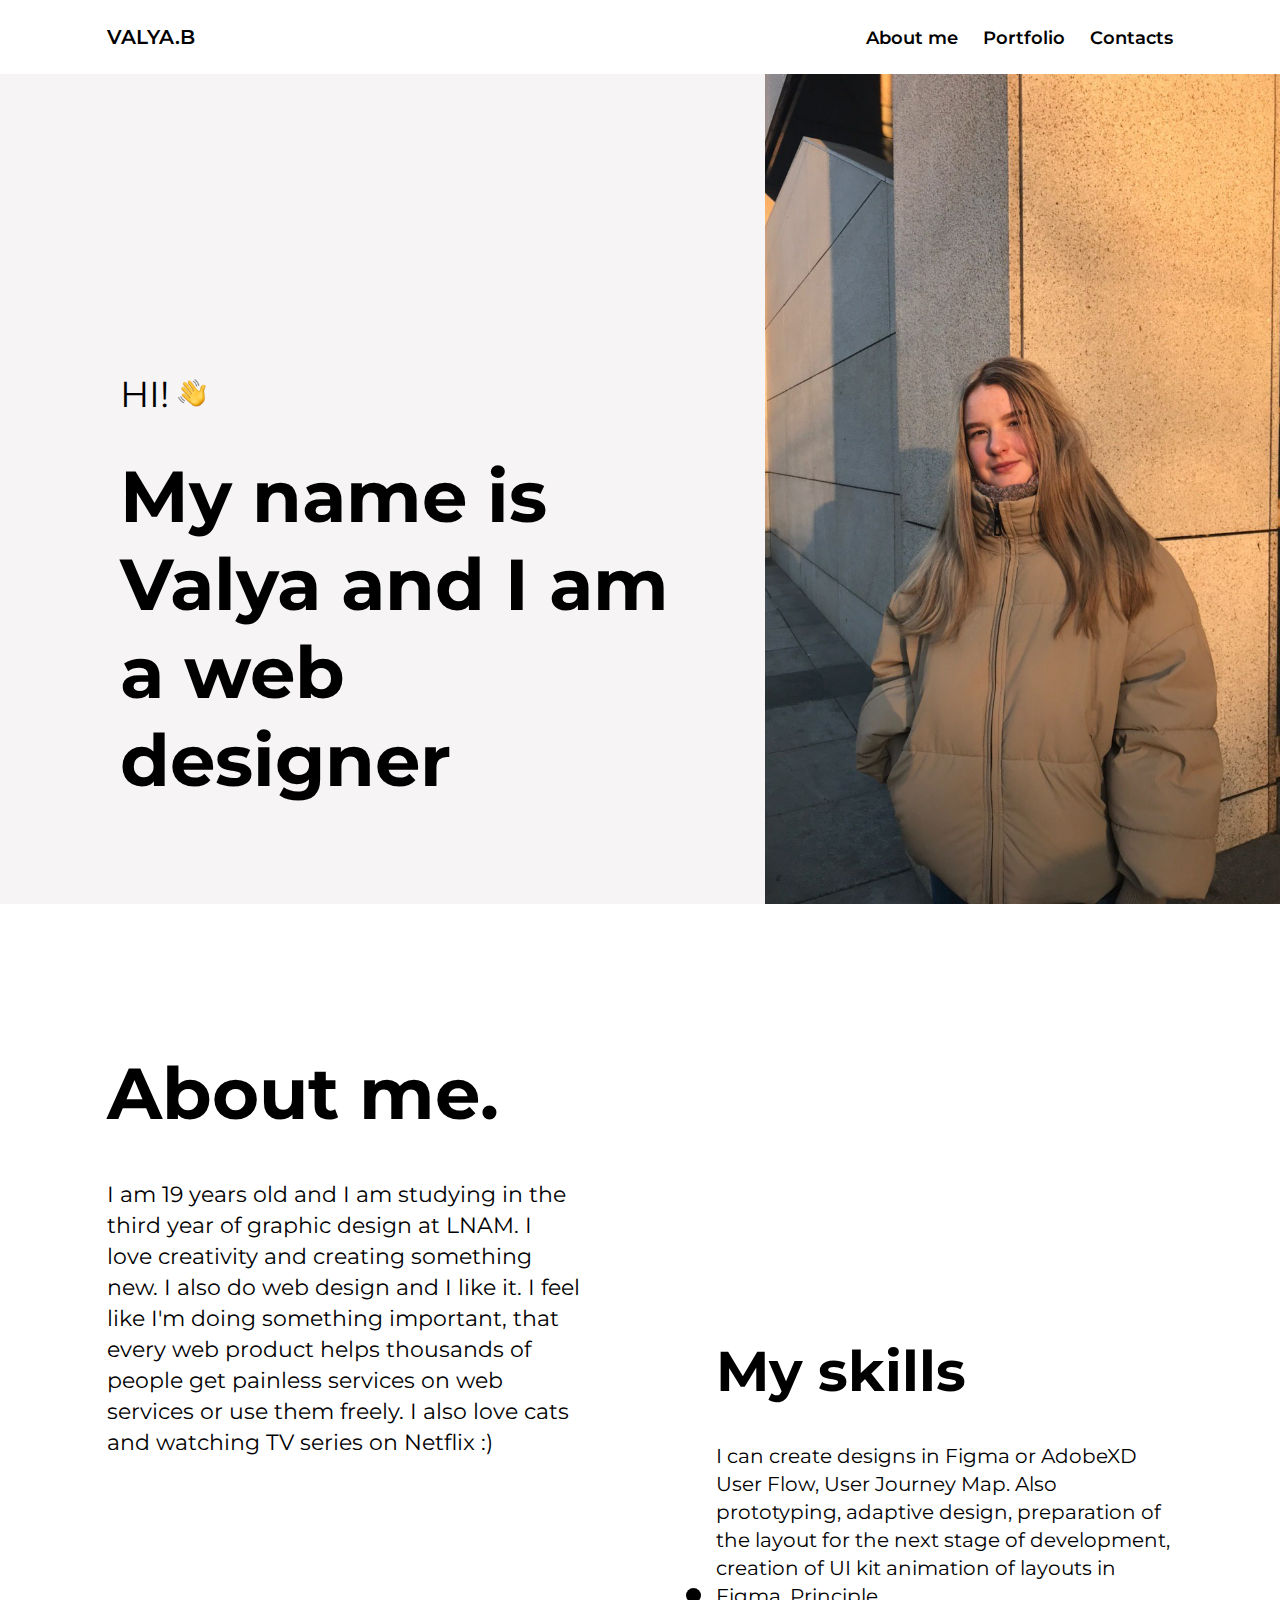
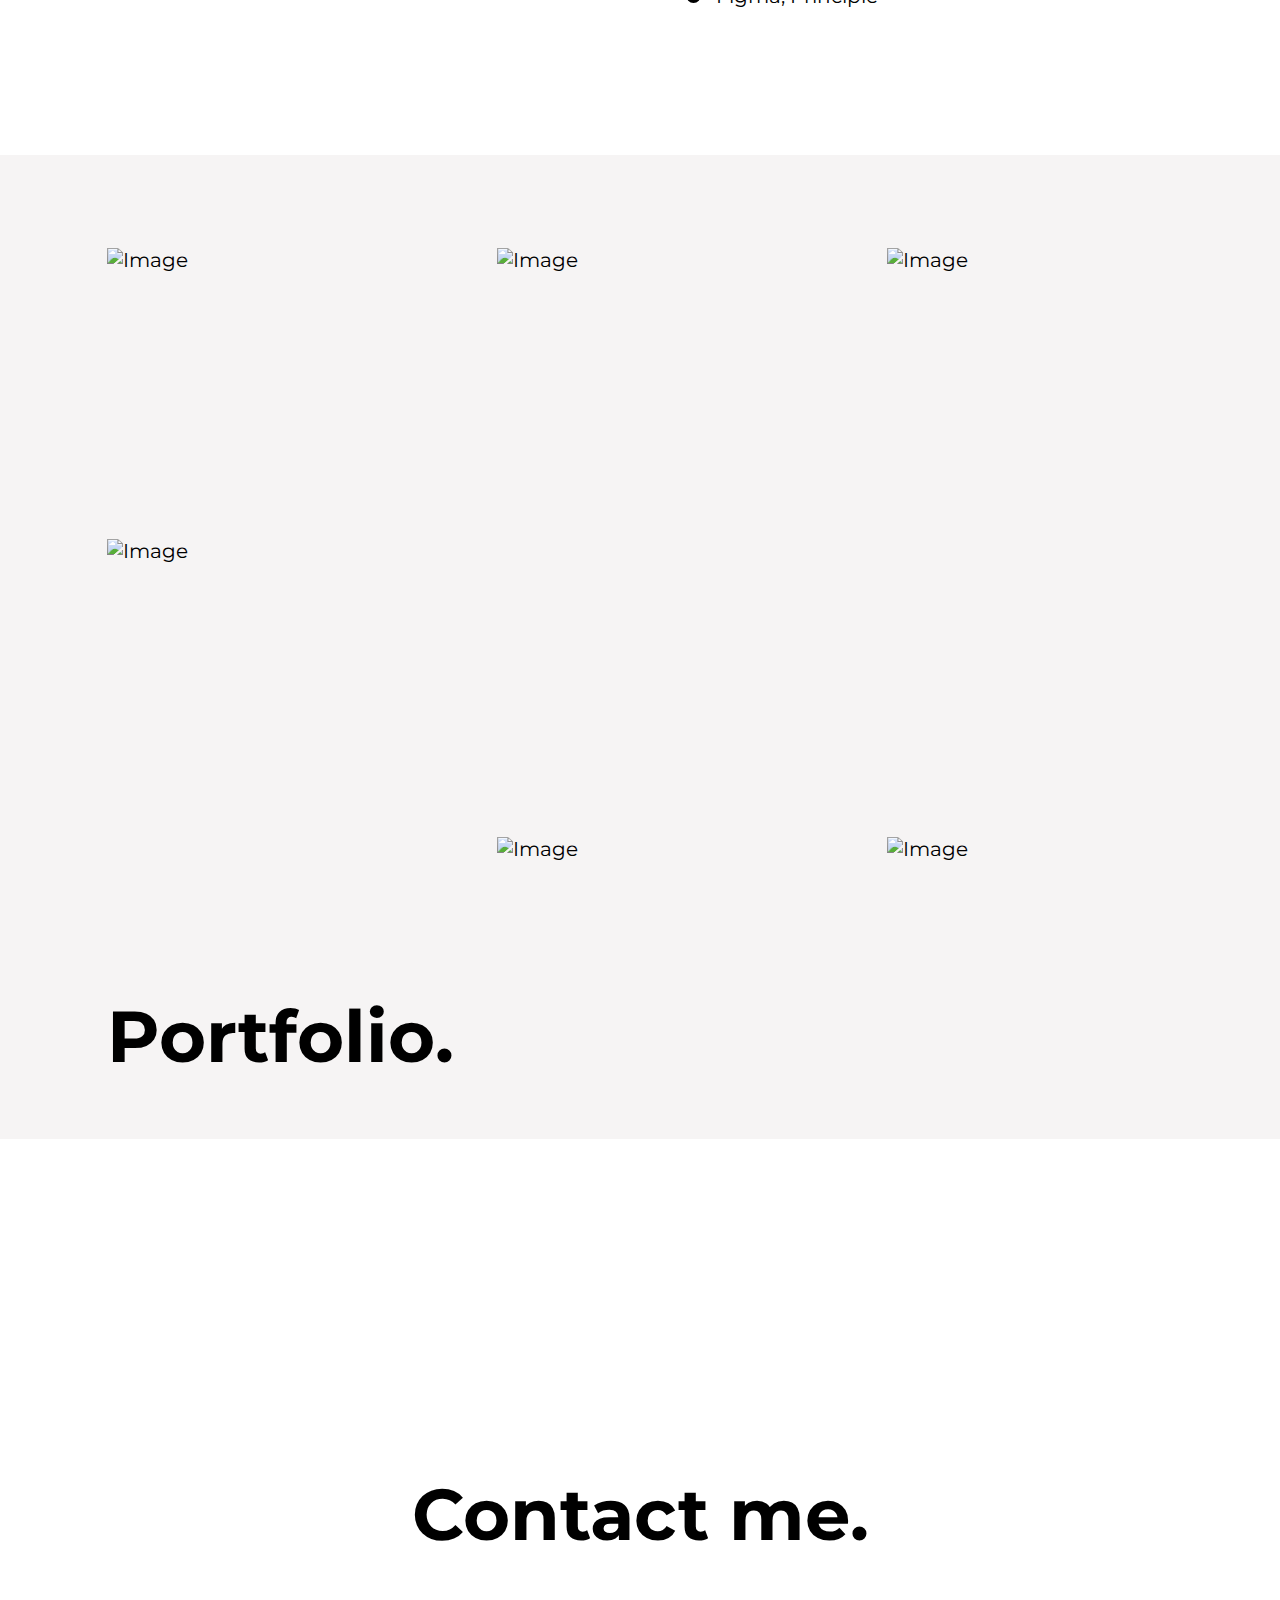
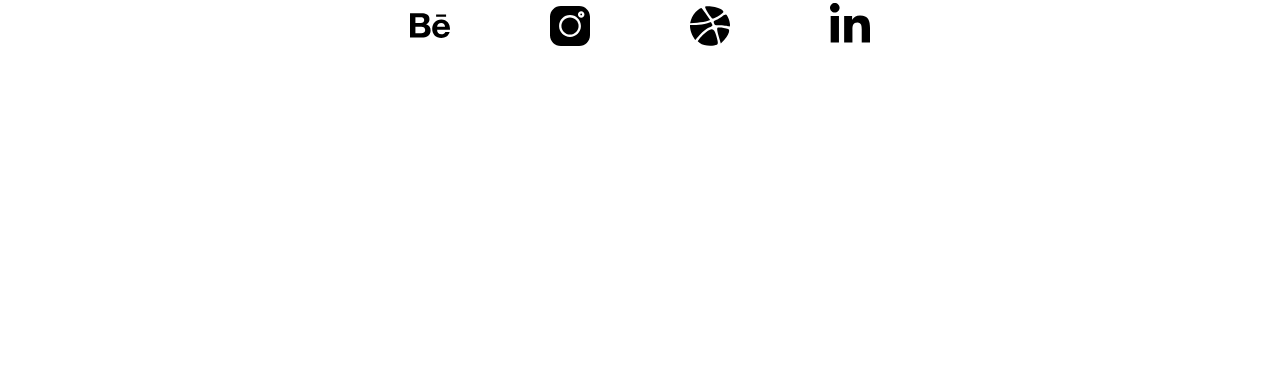
==== commit e922bd33: "Last version" ====
--- a/index.html
+++ b/index.html
@@ -82,7 +82,7 @@
           <a
             href="https://images.unsplash.com/photo-1631700999566-768cbbcf4671?ixlib=rb-1.2.1&ixid=MnwxMjA3fDB8MHxwaG90by1wYWdlfHx8fGVufDB8fHx8&auto=format&fit=crop&w=880&q=80"
             class="portfolio-grid__item"
-            data-sub-html="<h4>Fading Light</h4><p>Classic view from Rigwood Jetty on Coniston Water an old archive shot similar to an old post but a little later on.</p>"
+            data-sub-html="<h4>Fading Light</h4><p>But I must explain to you how all this mistaken idea of denouncing pleasure and praising pain was born.</p>"
           >
             <img
               src="https://images.unsplash.com/photo-1631700999566-768cbbcf4671?ixlib=rb-1.2.1&ixid=MnwxMjA3fDB8MHxwaG90by1wYWdlfHx8fGVufDB8fHx8&auto=format&fit=crop&w=880&q=80"
@@ -92,7 +92,7 @@
           <a
             href="https://images.unsplash.com/photo-1633980004717-3475100314bf?ixid=MnwxMjA3fDB8MHxwaG90by1wYWdlfHx8fGVufDB8fHx8&ixlib=rb-1.2.1&auto=format&fit=crop&w=1332&q=80"
             class="portfolio-grid__item"
-            data-sub-html="<h4>Fading Light</h4><p>Classic view from Rigwood Jetty on Coniston Water an old archive shot similar to an old post but a little later on.</p>"
+            data-sub-html="<h4>Rejects</h4><p>No one rejects, dislikes, or avoids pleasure itself, because it is pleasure.</p>"
           >
             <img
               src="https://images.unsplash.com/photo-1633980004717-3475100314bf?ixlib=rb-1.2.1&ixid=MnwxMjA3fDB8MHxwaG90by1wYWdlfHx8fGVufDB8fHx8&auto=format&fit=crop&w=1032&q=80"
@@ -102,7 +102,7 @@
           <a
             href="https://images.unsplash.com/photo-1634461658840-50f599f76e6a?ixid=MnwxMjA3fDB8MHxwaG90by1wYWdlfHx8fGVufDB8fHx8&ixlib=rb-1.2.1&auto=format&fit=crop&w=687&q=80"
             class="portfolio-grid__item"
-            data-sub-html="<h4>Fading Light</h4><p>Classic view from Rigwood Jetty on Coniston Water an old archive shot similar to an old post but a little later on.</p>"
+            data-sub-html="<h4>Explorer of the truth</h4><p>Classic view from Rigwood Jetty on Coniston Water an old archive shot similar to an old post but a little later on.</p>"
           >
             <img
               src="https://images.unsplash.com/photo-1634461658840-50f599f76e6a?ixid=MnwxMjA3fDB8MHxwaG90by1wYWdlfHx8fGVufDB8fHx8&ixlib=rb-1.2.1&auto=format&fit=crop&w=687&q=80"
@@ -110,9 +110,9 @@
             />
           </a>
           <a
-            href="https://images.unsplash.com/photo-1637073503743-1712ea10d797?ixlib=rb-1.2.1&ixid=MnwxMjA3fDB8MHxwaG90by1wYWdlfHx8fGVufDB8fHx8&auto=format&fit=crop&w=387&q=80"
-            class="portfolio-grid__item"
-            data-sub-html="<h4>Fading Light</h4><p>Classic view from Rigwood Jetty on Coniston Water an old archive shot similar to an old post but a little later on.</p>"
+            href="https://images.unsplash.com/photo-1637018445500-38596a0e6473?ixlib=rb-1.2.1&ixid=MnwxMjA3fDB8MHxwaG90by1wYWdlfHx8fGVufDB8fHx8&auto=format&fit=crop&w=1333&q=80"
+            class="portfolio-grid__item"
+            data-sub-html="<h4>Nor again</h4><p>Nor again is there anyone who loves or pursues or desires to obtain pain of itself.</p>"
           >
             <img
               src="https://images.unsplash.com/photo-1637018445500-38596a0e6473?ixlib=rb-1.2.1&ixid=MnwxMjA3fDB8MHxwaG90by1wYWdlfHx8fGVufDB8fHx8&auto=format&fit=crop&w=1333&q=80"
@@ -125,7 +125,7 @@
           <a
             href="https://images.unsplash.com/photo-1635369943106-b4c27ec7004c?ixid=MnwxMjA3fDB8MHxwaG90by1wYWdlfHx8fGVufDB8fHx8&ixlib=rb-1.2.1&auto=format&fit=crop&w=689&q=80"
             class="portfolio-grid__item"
-            data-sub-html="<h4>Fading Light</h4><p>Classic view from Rigwood Jetty on Coniston Water an old archive shot similar to an old post but a little later on.</p>"
+            data-sub-html="<h4>Pleasure itself</h4><p>To take a trivial example, which of us ever undertakes laborious physical exercise, except to obtain some advantage from it.</p>"
           >
             <img
               src="https://images.unsplash.com/photo-1635369943106-b4c27ec7004c?ixid=MnwxMjA3fDB8MHxwaG90by1wYWdlfHx8fGVufDB8fHx8&ixlib=rb-1.2.1&auto=format&fit=crop&w=689&q=80"
@@ -135,7 +135,7 @@
           <a
             href="https://images.unsplash.com/photo-1635706751517-3858bc90bddf?ixlib=rb-1.2.1&ixid=MnwxMjA3fDB8MHxwaG90by1wYWdlfHx8fGVufDB8fHx8&auto=format&fit=crop&w=687&q=80"
             class="portfolio-grid__item"
-            data-sub-html="<h4>Fading Light</h4><p>Classic view from Rigwood Jetty on Coniston Water an old archive shot similar to an old post but a little later on.</p>"
+            data-sub-html="<h4>On the other hand</h4><p> But who has any right to find fault with a man who chooses to enjoy a pleasure that has no annoying consequences, or one who avoids a pain that produces no resultant pleasure.</p>"
           >
             <img
               src="https://images.unsplash.com/photo-1635706751517-3858bc90bddf?ixlib=rb-1.2.1&ixid=MnwxMjA3fDB8MHxwaG90by1wYWdlfHx8fGVufDB8fHx8&auto=format&fit=crop&w=687&q=80"
--- a/style.css
+++ b/style.css
@@ -13,6 +13,7 @@
   font-family: "Montserrat", sans-serif;
   font-weight: 400;
   color: #000;
+  font-size: 20px;
 }
 
 a {
@@ -40,7 +41,7 @@
 }
 
 .logo {
-  font-size: 20px;
+  font-size: 1rem;
   line-height: 1.2em;
   font-weight: 600;
 }
@@ -60,7 +61,7 @@
 .navigation__link {
   transition: color 0.3s ease;
   position: relative;
-  font-size: 18px;
+  font-size: 0.9rem;
   line-height: 1.222em;
   font-weight: 600;
 }
@@ -102,7 +103,7 @@
 }
 
 .about-offer__subtitle {
-  font-size: 36px;
+  font-size: 1.8em;
   line-height: 1.222em;
   margin-bottom: 36px;
   display: block;
@@ -113,7 +114,7 @@
 .about__title,
 .portfolio__title,
 .contacts__title {
-  font-size: 72px;
+  font-size: 3.6rem;
   line-height: 1.222em;
   font-weight: 700;
   margin: 0;
@@ -177,18 +178,18 @@
 }
 
 .about-grid__cell p {
-  font-size: 22px;
+  font-size: 1.1rem;
   line-height: 1.409em;
   margin: 0;
 }
 
 .about-grid__cell:last-child p {
-  font-size: 20px;
+  font-size: 1rem;
   line-height: 1.4;
 }
 
 .about__title-second {
-  font-size: 56px;
+  font-size: 2.8rem;
   line-height: 1.232em;
   margin: 0 0 36px 0;
 }
@@ -198,7 +199,7 @@
 }
 
 .about-grid__cell p.dot::before {
-  content: ".";
+  content: "";
   position: absolute;
   left: -15px;
   bottom: 7px;
@@ -287,9 +288,6 @@
   margin: 0 50px;
 }
 
-.contacts-link {
-}
-
 .contacts-link svg {
   width: 40px;
   height: auto;
